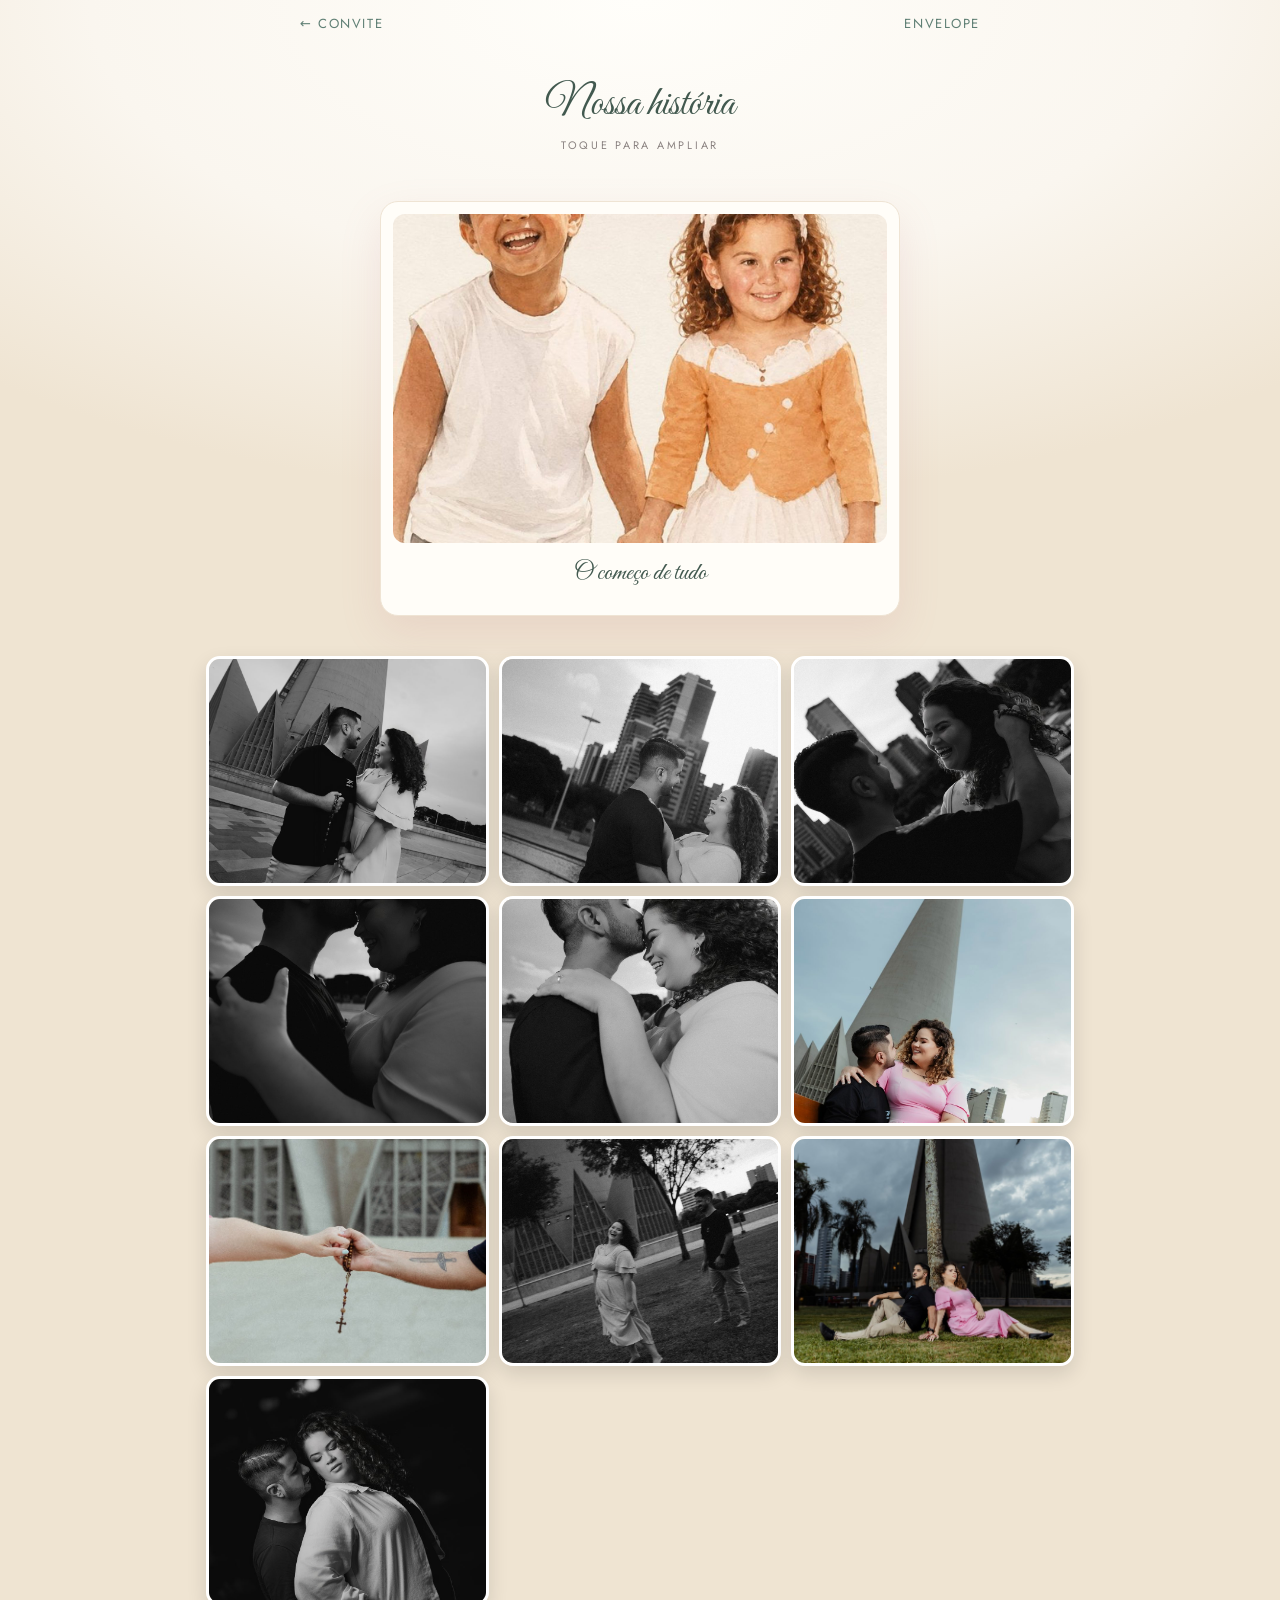
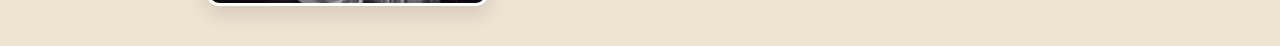
==== galeria.html @ 7f9da20b "Convite casamento Giovana e Andre - fix foto criancas portrait" ====
<!DOCTYPE html>
<html lang="pt-BR">
<head>
<meta charset="utf-8">
<meta name="viewport" content="width=device-width,initial-scale=1">
<title>Nossa história — G & A</title>
<link rel="preconnect" href="https://fonts.googleapis.com">
<link href="https://fonts.googleapis.com/css2?family=Cormorant+Garamond:wght@500;600&family=Great+Vibes&family=Jost:wght@300;400;500&display=swap" rel="stylesheet">
<link rel="stylesheet" href="styles.css">
</head>
<body class="page-galeria">
<nav class="topnav"><a href="convite.html">← Convite</a><a href="index.html">Envelope</a></nav>
<header class="gal-head"><h1 class="script">Nossa história</h1><p class="sub">toque para ampliar</p></header>
<section class="kids"><figure><img src="assets/criancas.jpg" alt="Nós quando crianças" loading="lazy" onerror="this.closest('figure').style.display='none'"><figcaption>O começo de tudo</figcaption></figure></section>
<section id="grade">
<img src="assets/foto01.jpg" alt="Foto 1" loading="lazy" decoding="async"><img src="assets/foto02.jpg" alt="Foto 2" loading="lazy" decoding="async"><img src="assets/foto03.jpg" alt="Foto 3" loading="lazy" decoding="async"><img src="assets/foto04.jpg" alt="Foto 4" loading="lazy" decoding="async"><img src="assets/foto05.jpg" alt="Foto 5" loading="lazy" decoding="async"><img src="assets/foto06.jpg" alt="Foto 6" loading="lazy" decoding="async"><img src="assets/foto07.jpg" alt="Foto 7" loading="lazy" decoding="async"><img src="assets/foto08.jpg" alt="Foto 8" loading="lazy" decoding="async"><img src="assets/foto09.jpg" alt="Foto 9" loading="lazy" decoding="async"><img src="assets/foto10.jpg" alt="Foto 10" loading="lazy" decoding="async">
</section>
<div id="lightbox"><button class="lb-fechar" aria-label="Fechar">✕</button><button class="lb-nav esq" aria-label="Anterior">‹</button><img id="lbImg" alt="Foto ampliada"><button class="lb-nav dir" aria-label="Próxima">›</button></div>
<script src="script.js"></script>
</body>
</html>
---- styles.css ----
:root{--ivory:#FAF6EF;--papel:#FFFDF8;--salvia:#8CA69B;--salvia-esc:#5F7F74;--verde:#42594F;--oliva:#5A5F36;--blush:#F3D9DB;--rosa:#C48388;--dour:#C39B4A;--dour-cl:#E8CF8F;--texto:#4A4440;--suave:#8A8280}
*{box-sizing:border-box}html{scroll-behavior:smooth}
body{margin:0;background:radial-gradient(1000px 500px at 50% 0%,#FFFEFA,var(--ivory) 55%,#EFE4D2);color:var(--texto);font-family:Jost,system-ui,sans-serif;overflow-x:hidden}
#petalas{position:fixed;inset:0;pointer-events:none;z-index:5}
h2{font-family:"Cormorant Garamond",serif;color:var(--salvia-esc);text-align:center;font-size:1.9rem;margin:0 0 4px}
.sub{text-align:center;color:var(--suave);letter-spacing:.25em;text-transform:uppercase;font-size:.68rem;margin:0 0 18px}
section{max-width:720px;margin:0 auto;padding:24px 20px;position:relative;z-index:2}
.script{font-family:"Great Vibes",cursive;font-weight:400;color:var(--verde);margin:6px 0}
.script span{color:var(--dour)}
.topnav{display:flex;justify-content:space-between;max-width:720px;margin:0 auto;padding:14px 20px;position:relative;z-index:3}
.topnav a{color:var(--salvia-esc);text-decoration:none;font-size:.82rem;letter-spacing:.12em;text-transform:uppercase;display:flex;align-items:center;gap:6px}
/* INDEX envelope */
.page-index{min-height:100svh}.index-wrap{min-height:100svh;display:flex;flex-direction:column;align-items:center;justify-content:center;text-align:center;padding:40px 20px;position:relative;z-index:2}
.kicker{letter-spacing:.32em;text-transform:uppercase;font-size:.66rem;color:var(--suave)}
.page-index .script{font-size:clamp(2.6rem,10vw,4rem)}
.data-top{letter-spacing:.4em;color:var(--rosa);font-size:.78rem;font-weight:500}
.env-scene{perspective:1500px;margin-top:26px;filter:drop-shadow(0 30px 40px rgba(58,62,36,.3))}
.env-shadow{width:70%;height:26px;margin:0 auto;margin-bottom:-18px;background:radial-gradient(ellipse,rgba(0,0,0,.3),transparent 70%);filter:blur(5px)}
.env{position:relative;width:min(420px,90vw);aspect-ratio:1.58;border-radius:14px;cursor:pointer;transform-style:preserve-3d;outline:none;background:#3A3E24 url("data:image/svg+xml,%3Csvg xmlns='http://www.w3.org/2000/svg' width='160' height='160'%3E%3Cfilter id='n'%3E%3CfeTurbulence type='fractalNoise' baseFrequency='.9' numOctaves='3' stitchTiles='stitch'/%3E%3C/filter%3E%3Crect width='160' height='160' filter='url(%23n)' opacity='.5'/%3E%3C/svg%3E");background-blend-mode:overlay;box-shadow:0 24px 50px rgba(58,62,36,.35),0 4px 12px rgba(0,0,0,.2),inset 0 0 0 1px rgba(255,255,255,.08)}
.env::after{content:"";position:absolute;inset:0;border-radius:14px;pointer-events:none;z-index:4;opacity:.5;background-image:repeating-linear-gradient(0deg,rgba(255,255,255,.025) 0 1px,transparent 1px 3px),repeating-linear-gradient(90deg,rgba(0,0,0,.03) 0 1px,transparent 1px 3px);mix-blend-mode:overlay}
.env-back{position:absolute;inset:0;border-radius:14px;background:radial-gradient(120% 90% at 50% 0%,#5A5F36 0%,#4E5230 45%,#3A3E24 100%)}
.carta{position:absolute;left:5%;right:5%;top:5%;bottom:7%;background:linear-gradient(180deg,#FFFDF8,#F7EDDE);border:1px solid #E8D9C2;border-radius:6px;z-index:2;display:flex;flex-direction:column;align-items:center;justify-content:center;gap:4px;transform:translateY(8%);box-shadow:0 2px 8px rgba(0,0,0,.15)}
.c-mono{font-family:"Cormorant Garamond",serif;letter-spacing:.35em;color:var(--dour)}
.c-nomes{font-family:"Great Vibes",cursive;font-size:1.7rem;color:var(--verde)}
.c-data{font-size:.7rem;letter-spacing:.3em;color:var(--suave)}
.env-pocket{position:absolute;inset:0;border-radius:0 0 14px 14px;z-index:3;background:#5F643C;clip-path:polygon(0 0,50% 52%,100% 0,100% 100%,0 100%);box-shadow:none}
.env-pocket::before{content:"";position:absolute;inset:0;background:url("data:image/svg+xml,%3Csvg xmlns='http://www.w3.org/2000/svg' width='140' height='140'%3E%3Cfilter id='p'%3E%3CfeTurbulence type='fractalNoise' baseFrequency='.8' numOctaves='2' stitchTiles='stitch'/%3E%3C/filter%3E%3Crect width='140' height='140' filter='url(%23p)' opacity='.32'/%3E%3C/svg%3E");opacity:.9;mix-blend-mode:overlay}
.env-pocket::after{content:"";position:absolute;inset:0;background:repeating-linear-gradient(0deg,rgba(255,255,255,.02) 0 1px,transparent 1px 3px);opacity:.5;pointer-events:none}
.env-flap{position:absolute;left:0;right:0;top:0;height:58%;z-index:4;transform-origin:top center;background:#fdfdfd;clip-path:polygon(0 0,100% 0,50% 100%);border-radius:14px 14px 0 0;box-shadow:none}
.env-flap::before{content:"";position:absolute;inset:0;background:url("data:image/svg+xml,%3Csvg xmlns='http://www.w3.org/2000/svg' width='140' height='140'%3E%3Cfilter id='p'%3E%3CfeTurbulence type='fractalNoise' baseFrequency='.8' numOctaves='2' stitchTiles='stitch'/%3E%3C/filter%3E%3Crect width='140' height='140' filter='url(%23p)' opacity='.32'/%3E%3C/svg%3E");opacity:.9;mix-blend-mode:overlay}
.env-flap::after{content:"";position:absolute;left:2.5px;right:2.5px;top:0;height:calc(100% - 3px);background:#5F643C;clip-path:polygon(0 0,100% 0,50% 100%)}
.selo,.selo-foto{position:absolute;left:50%;top:52%;width:112px;height:80px;border:none;padding:0;transform:translate(-50%,-50%);z-index:5;cursor:pointer;transition:transform .25s}
.selo-foto{background:transparent;box-shadow:none;border-radius:50%}
.selo-foto:hover{transform:translate(-50%,-50%) scale(1.07)}
.selo-foto img{width:100%;height:100%;object-fit:contain;border-radius:50%;display:block;filter:drop-shadow(0 6px 14px rgba(60,40,10,.45))}
.wax-anel{position:absolute;inset:9px;border:2px solid rgba(122,84,20,.55);border-radius:50%;box-shadow:inset 0 1px 3px rgba(255,255,255,.5),0 1px 2px rgba(255,255,255,.35)}
.selo span:last-child{position:absolute;inset:0;display:flex;align-items:center;justify-content:center;font-family:"Cormorant Garamond",serif;font-size:.82rem;letter-spacing:.15em;color:#5b4415;text-shadow:0 1px 0 rgba(255,255,255,.6)}
#burst{position:absolute;inset:0;pointer-events:none;z-index:6}
.dica{margin-top:24px;color:var(--suave);font-size:.85rem;display:flex;gap:8px;align-items:center}
.dot{width:9px;height:9px;border-radius:50%;background:var(--rosa);animation:pulso 1.6s infinite}
@keyframes pulso{0%{box-shadow:0 0 0 0 rgba(196,131,136,.5)}70%{box-shadow:0 0 0 12px rgba(196,131,136,0)}100%{box-shadow:0 0 0 0 rgba(196,131,136,0)}}
#barra{width:min(300px,70vw);height:3px;background:rgba(95,127,116,.18);border-radius:99px;margin-top:14px;overflow:hidden;opacity:0}
body.abrindo #barra{opacity:1}#barra span{display:block;height:100%;width:0;background:linear-gradient(90deg,var(--dour-cl),var(--dour))}
/* convite */
.page-convite .script{font-size:2.8rem;text-align:center}
.papel{background:var(--papel);border-radius:18px;padding:36px 26px;text-align:center;box-shadow:0 20px 60px rgba(66,89,79,.16);border:1px solid #EFE4D4;margin-top:14px}
.divider{display:flex;justify-content:center;margin-bottom:6px}
.monograma{font-family:"Cormorant Garamond",serif;letter-spacing:.35em;color:var(--dour);margin:8px 0}
.versiculo{font-size:.9rem;line-height:1.7;background:var(--ivory);border-left:3px solid var(--dour);padding:14px;text-align:left;border-radius:0 10px 10px 0}
.upper{letter-spacing:.2em;text-transform:uppercase;font-size:.7rem;color:var(--suave);text-align:center}
.pais{display:flex;align-items:center;justify-content:center;gap:14px;flex-wrap:wrap;margin:18px 0}
.pais p{margin:0;text-align:center}.pais small{display:block;color:var(--suave);font-size:.72rem}
.data-grande{font-family:"Cormorant Garamond",serif;font-size:1.45rem;color:var(--salvia-esc);text-align:center}
.data-grande em{font-size:1rem}
.kids{max-width:560px}.kids figure,.flip-verso figure{margin:0 auto;background:var(--papel);border-radius:18px;overflow:hidden;border:1px solid #EFE4D4;box-shadow:0 16px 40px rgba(196,131,136,.16);max-width:520px;padding:12px}
.flip-verso img{width:100%;max-width:100%;height:auto;aspect-ratio:3/2;object-fit:cover;background:#FAF6EF;display:block;margin:0 auto;border-radius:12px;max-height:none;flex-shrink:0;align-self:center}
.kids img{width:100%;max-width:100%;height:auto;aspect-ratio:3/2;object-fit:cover;background:#FAF6EF;display:block;margin:0 auto;border-radius:12px;max-height:none;flex-shrink:0}
/* foto retrato das crianças: mostra inteira sem cortar */
.flip-verso img.criancas{aspect-ratio:2/3;object-fit:contain;object-position:center top;max-height:520px;width:auto;max-width:100%;margin:0 auto}
.flip-verso figcaption,.kids figcaption{padding:14px;font-family:"Great Vibes",cursive;font-size:1.6rem;color:var(--verde);text-align:center}
/* flip verso (foto) -> frente (convite) - MESMO TAMANHO */
.flip-stage{perspective:1600px}
.flip-dica{text-align:center;color:var(--suave);font-size:.82rem;letter-spacing:.06em;margin:0 0 10px}
.flip-inner{display:grid;cursor:pointer;transform-style:preserve-3d;transition:transform 1.1s cubic-bezier(.4,.1,.2,1);width:min(560px,92vw);margin:0 auto;align-items:stretch}
.flip-inner.virado{transform:rotateY(180deg)}
.flip-face{grid-area:1/1;backface-visibility:hidden;-webkit-backface-visibility:hidden;min-width:0;width:100%;display:flex;flex-direction:column;align-items:stretch}
.flip-face.flip-frente{transform:rotateY(180deg)}
.flip-face .papel,.flip-verso figure{margin:0;flex:1;display:flex;flex-direction:column;justify-content:center;align-items:center;min-height:640px;box-sizing:border-box}
.cd-grade{display:grid;grid-template-columns:repeat(4,1fr);gap:10px}
.cd-grade div{background:var(--papel);border:1px solid var(--salvia);border-radius:14px;padding:14px 6px;text-align:center}
.cd-grade span{display:block;font-family:"Cormorant Garamond",serif;font-size:2rem;color:var(--verde)}
.cd-grade small{letter-spacing:.2em;text-transform:uppercase;font-size:.6rem;color:var(--suave)}
.cartao{background:var(--papel);border-radius:18px;padding:28px 22px;text-align:center;box-shadow:0 16px 40px rgba(66,89,79,.14);border-top:5px solid var(--rosa)}
.cartao.verde{border-top-color:var(--salvia)}
.icone{display:flex;justify-content:center;margin-bottom:6px}
.btn{display:inline-flex;align-items:center;gap:8px;background:var(--salvia-esc);color:#fff;padding:12px 24px;border-radius:999px;text-decoration:none;margin:12px 0}
.nota{color:var(--rosa)}
.gal-cta{display:flex;justify-content:center}
.gal-btn{display:inline-flex;align-items:center;gap:10px;padding:16px 28px;border-radius:999px;background:linear-gradient(135deg,var(--dour-cl),var(--dour));color:#fff;text-decoration:none;font-weight:600;letter-spacing:.06em;box-shadow:0 12px 28px rgba(195,155,74,.4)}
#rsvp{background:linear-gradient(150deg,var(--salvia-esc),var(--verde));border-radius:20px;text-align:center;color:#fff}
#rsvp h2{color:#fff}.prazo{letter-spacing:.3em;color:var(--dour-cl)}
.btn-dourado{display:inline-block;background:linear-gradient(180deg,var(--dour-cl),var(--dour));color:#4A3510;font-weight:600;padding:14px 30px;border-radius:999px;text-decoration:none}
.rsvp-nota{font-size:.82rem;opacity:.9}
footer{text-align:center;padding:24px;color:var(--suave);letter-spacing:.3em;font-size:.68rem}
/* galeria */
.gal-head{text-align:center;padding:26px 20px 6px}.gal-head .script{font-size:2.6rem}
#grade{display:grid;grid-template-columns:repeat(2,1fr);gap:10px;max-width:900px;margin:0 auto;padding:16px 16px 40px}
#grade img{width:100%;height:230px;object-fit:cover;border-radius:14px;border:3px solid #fff;box-shadow:0 8px 20px rgba(0,0,0,.12);cursor:zoom-in}
#lightbox{display:none;position:fixed;inset:0;background:rgba(43,52,49,.93);align-items:center;justify-content:center;z-index:60}
#lightbox.show{display:flex}#lightbox img{max-width:90vw;max-height:80vh;border-radius:12px;border:4px solid #fff}
.lb-fechar{position:absolute;top:14px;right:14px;background:var(--dour);color:#fff;border:none;width:42px;height:42px;border-radius:50%;cursor:pointer}
.lb-nav{position:absolute;top:50%;transform:translateY(-50%);background:rgba(255,255,255,.9);border:none;width:46px;height:46px;border-radius:50%;font-size:1.6rem;cursor:pointer;color:var(--verde)}
.lb-nav.esq{left:10px}.lb-nav.dir{right:10px}
.reveal{opacity:0;transform:translateY(24px);transition:all .8s ease}.reveal.visivel{opacity:1;transform:none}
@media(min-width:640px){#grade{grid-template-columns:repeat(3,1fr)}.page-convite .script{font-size:3.4rem}}
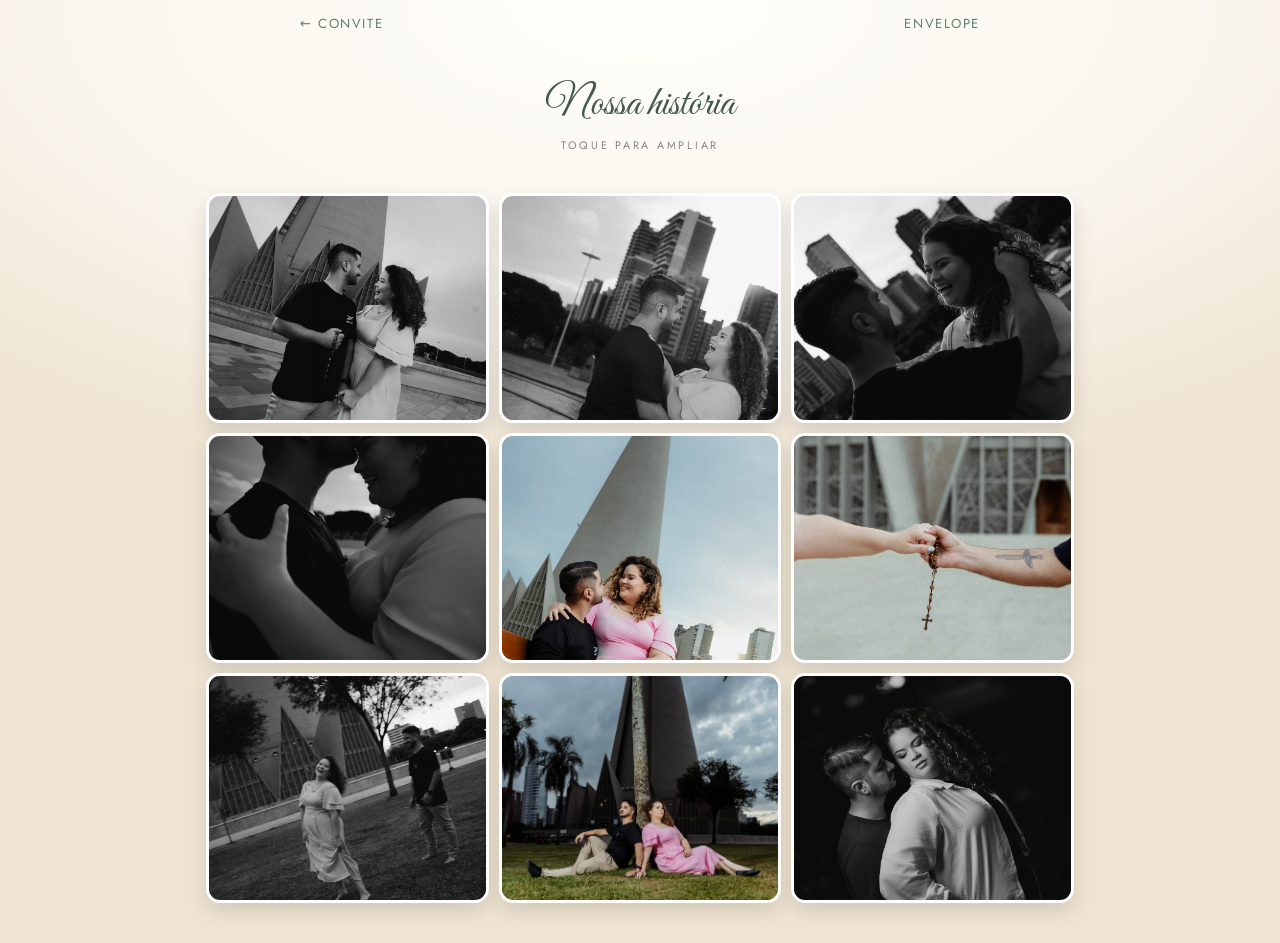
==== commit ee335c19: "Add files via upload" ====
--- a/galeria.html
+++ b/galeria.html
@@ -11,9 +11,8 @@
 <body class="page-galeria">
 <nav class="topnav"><a href="convite.html">← Convite</a><a href="index.html">Envelope</a></nav>
 <header class="gal-head"><h1 class="script">Nossa história</h1><p class="sub">toque para ampliar</p></header>
-<section class="kids"><figure><img src="assets/criancas.jpg" alt="Nós quando crianças" loading="lazy" onerror="this.closest('figure').style.display='none'"><figcaption>O começo de tudo</figcaption></figure></section>
 <section id="grade">
-<img src="assets/foto01.jpg" alt="Foto 1" loading="lazy" decoding="async"><img src="assets/foto02.jpg" alt="Foto 2" loading="lazy" decoding="async"><img src="assets/foto03.jpg" alt="Foto 3" loading="lazy" decoding="async"><img src="assets/foto04.jpg" alt="Foto 4" loading="lazy" decoding="async"><img src="assets/foto05.jpg" alt="Foto 5" loading="lazy" decoding="async"><img src="assets/foto06.jpg" alt="Foto 6" loading="lazy" decoding="async"><img src="assets/foto07.jpg" alt="Foto 7" loading="lazy" decoding="async"><img src="assets/foto08.jpg" alt="Foto 8" loading="lazy" decoding="async"><img src="assets/foto09.jpg" alt="Foto 9" loading="lazy" decoding="async"><img src="assets/foto10.jpg" alt="Foto 10" loading="lazy" decoding="async">
+<img src="assets/foto01.jpg" alt="Foto 1" loading="lazy" decoding="async"><img src="assets/foto02.jpg" alt="Foto 2" loading="lazy" decoding="async"><img src="assets/foto03.jpg" alt="Foto 3" loading="lazy" decoding="async"><img src="assets/foto04.jpg" alt="Foto 4" loading="lazy" decoding="async"><img src="assets/foto06.jpg" alt="Foto 6" loading="lazy" decoding="async"><img src="assets/foto07.jpg" alt="Foto 7" loading="lazy" decoding="async"><img src="assets/foto08.jpg" alt="Foto 8" loading="lazy" decoding="async"><img src="assets/foto09.jpg" alt="Foto 9" loading="lazy" decoding="async"><img src="assets/foto10.jpg" alt="Foto 10" loading="lazy" decoding="async">
 </section>
 <div id="lightbox"><button class="lb-fechar" aria-label="Fechar">✕</button><button class="lb-nav esq" aria-label="Anterior">‹</button><img id="lbImg" alt="Foto ampliada"><button class="lb-nav dir" aria-label="Próxima">›</button></div>
 <script src="script.js"></script>
--- a/styles.css
+++ b/styles.css
@@ -79,7 +79,8 @@
 .gal-btn{display:inline-flex;align-items:center;gap:10px;padding:16px 28px;border-radius:999px;background:linear-gradient(135deg,var(--dour-cl),var(--dour));color:#fff;text-decoration:none;font-weight:600;letter-spacing:.06em;box-shadow:0 12px 28px rgba(195,155,74,.4)}
 #rsvp{background:linear-gradient(150deg,var(--salvia-esc),var(--verde));border-radius:20px;text-align:center;color:#fff}
 #rsvp h2{color:#fff}.prazo{letter-spacing:.3em;color:var(--dour-cl)}
-.btn-dourado{display:inline-block;background:linear-gradient(180deg,var(--dour-cl),var(--dour));color:#4A3510;font-weight:600;padding:14px 30px;border-radius:999px;text-decoration:none}
+.btn-dourado{display:inline-block;background:linear-gradient(180deg,var(--dour-cl),var(--dour));color:#4A3510;font-weight:600;padding:14px 30px;border-radius:999px;text-decoration:none;cursor:pointer;position:relative;z-index:3}
+.btn-dourado:hover{filter:brightness(1.05);transform:translateY(-1px)}
 .rsvp-nota{font-size:.82rem;opacity:.9}
 footer{text-align:center;padding:24px;color:var(--suave);letter-spacing:.3em;font-size:.68rem}
 /* galeria */
